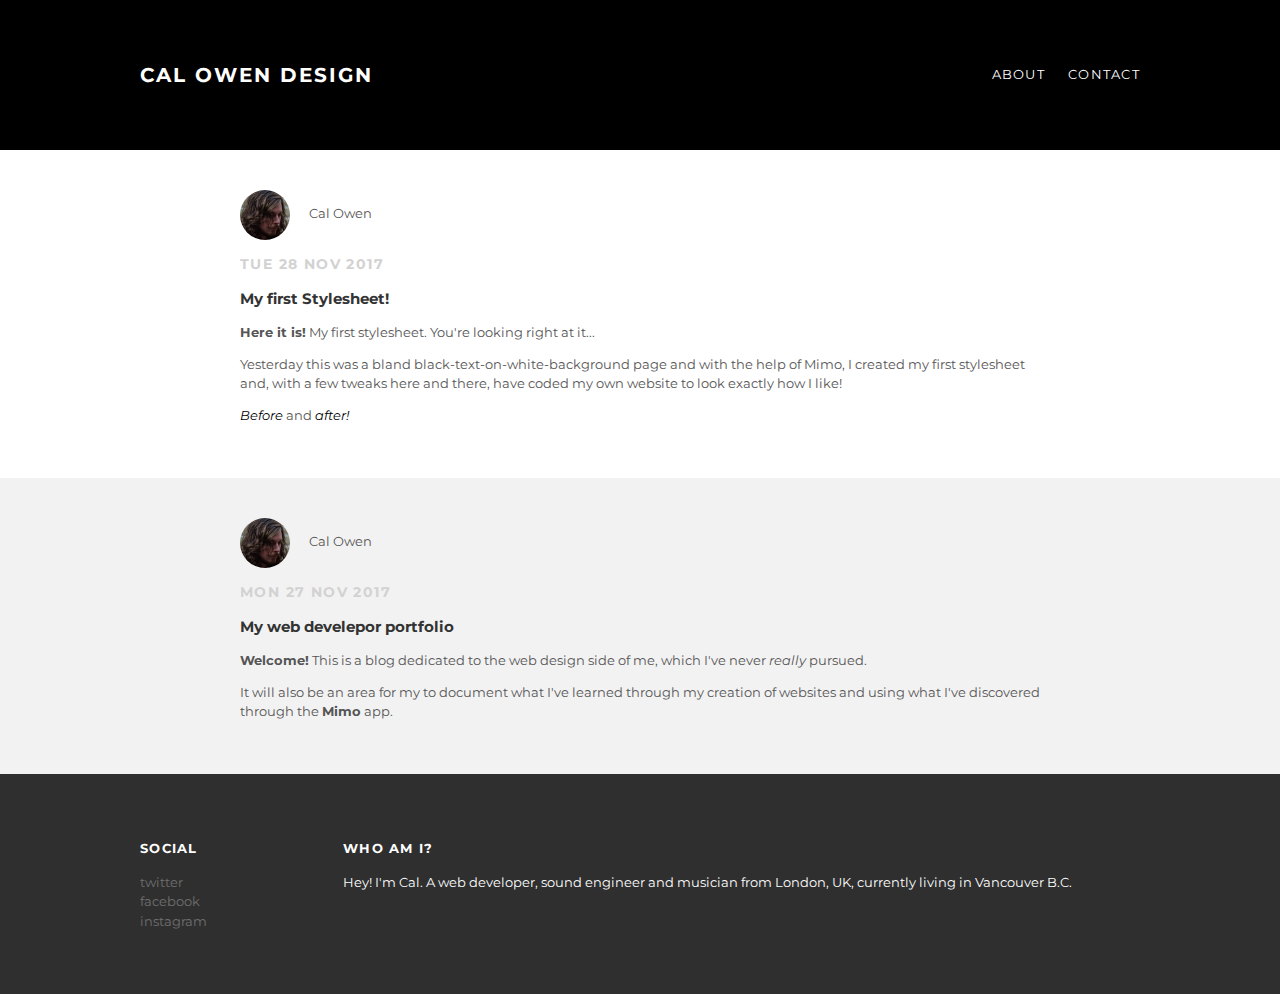
==== index.html @ 2c8d2684 "Add files via upload" ====
<!DOCTYPE html>
<html>
 <head>
   <title>Cal Owen Design - My Portfolio</title>
   <link rel="stylesheet" type="text/css"
   href="style.css">
 </head>
 <body>
   <div id="header">
    <div class="container">
      <a id="header-title" href="index.html">Cal Owen Design</a>
      <ul id="header-nav">
        <li><a href="about.html">About</a></li>
        <li><a href="mailto:calhoun.owen@gmail.com">Contact</a></li>
      </ul>
    </div> <!-- container -->
  </div> <!-- header -->
   <div id="content">
     <div class="post-container">
       <div class="post">
         <div class="post-author">
           <img src="me.jpg">
           <span>Cal Owen</span>
         </div> <!-- post-author -->
         <p class="post-date">Tue 28 Nov 2017</p>
         <h3 class="post-title">My first Stylesheet!</h3>
         <div class="post-content">
           <p><b>Here it is!</b> My first stylesheet. You're looking right at it...</p>
           <p> Yesterday this was a bland black-text-on-white-background page
              and with the help of Mimo, I created my first stylesheet and,
               with a few tweaks here and there, have coded my own website to
               look exactly how I like!</p>
               <p><a href="before.jpg">Before</a> and <a href="after.jpg">
                 after!</a></p>
         </div> <!-- post-content -->
       </div> <!-- post -->
     </div> <!-- container 2 -->
    <div class="post-container">
      <div class="post">
        <div class="post-author">
          <img src="me.jpg">
          <span>Cal Owen</span>
        </div> <!-- post-author -->
        <p class="post-date">Mon 27 Nov 2017</p>
        <h3 class="post-title">My web develepor portfolio</h3>
        <div class="post-content">
          <p><b>Welcome!</b> This is a blog dedicated to the web design side of
            me, which I've never <i>really</i> pursued.</p>
          <p>It will also be an area for my to document what I've learned through
                my creation of websites and using what I've discovered through
                the <b>Mimo</b> app.</p>
        </div> <!-- post-content -->
      </div> <!-- post -->
    </div> <!-- container 1 -->
  </div> <!-- content -->
   <div id="footer">
    <div class="container">
      <div class="column">
        <h4>Social</h4>
        <p>
          <a href="https://twitter.com/calowenmusic">twitter</a>
          <br>
          <a href="https://www.facebook.com/calowenmusic/">facebook</a>
          <br>
          <a href="https://www.instagram.com/calowenmusic/">instagram</a>
        </p>
      </div> <!-- column 1 -->
      <div class="column">
        <h4>Who Am I?</h4>
        <p>Hey! I'm Cal. A web developer, sound engineer and musician from London,
           UK, currently living in Vancouver B.C.</p>
      </div> <!-- column 2 -->
    </div> <!-- container -->
  </div> <!-- footer -->
 </body>
</html>
---- style.css ----
@import url(http://fonts.googleapis.com/css?family=Montserrat:400,700);


body {
  color: #555;
  margin: 0;
  font-family: 'Montserrat', sans-serif;
  font-size: 0.8em;
}
#header {
  background-color: #000000;
  height: 150px;
  line-height: 150px;
}
#header a {
  color: white;
  text-decoration: none;
  text-transform: uppercase;
  letter-spacing: 0.1em;
}
#header a:hover {
  color: #222;
}
#header-title {
  display: block;
  float: left;
  font-size: 20px;
  font-weight: bold;
}
#header-nav {
  display: block;
  float: right;
  margin-top: 0;
}
#header-nav li {
  display: inline;
  padding-left: 20px;
}
.container {
  max-width: 1000px;
  margin: 0 auto;
}


.post, .about {
  max-width: 800px;
  margin: 0 auto;
  padding: 40px 0;
}
.post-author img {
  width: 50px;
  height: 50px;
  vertical-align: middle;
}
.post-content a {
  font-style: italic;
  color: #000000;
}
.about-author img {
  width: 180px;
  height: 180px;
  vertical-align: middle;
}
.post-author img,
.about-author img {
  border-radius: 50%;
}
.post-author span {
  margin-left: 16px;
}
.post-date {
  color: #D2D2D2;

  font-size: 14px;
  font-weight: bold;
  text-transform: uppercase;
  letter-spacing: 0.1em;
}
.post-container:nth-child(even) {
  background-color: #f2f2f2;
}
h1, h2, h3, h4 {
  color: #333;
}
p {
  line-height: 1.5;
}


#footer {
  background-color: #2f2f2f;
  padding: 50px 0;
}
.column {
  min-width: 200px;
  display:inline-block;
  vertical-align: top;
}
#footer h4 {
  color: white;
  text-transform: uppercase;
  letter-spacing: 0.1em;
}
#footer p {
  color: white;
}
a {
  color: #6f6f6f;
  text-decoration: none;
}
a:hover {
  color: #F6A523;
}
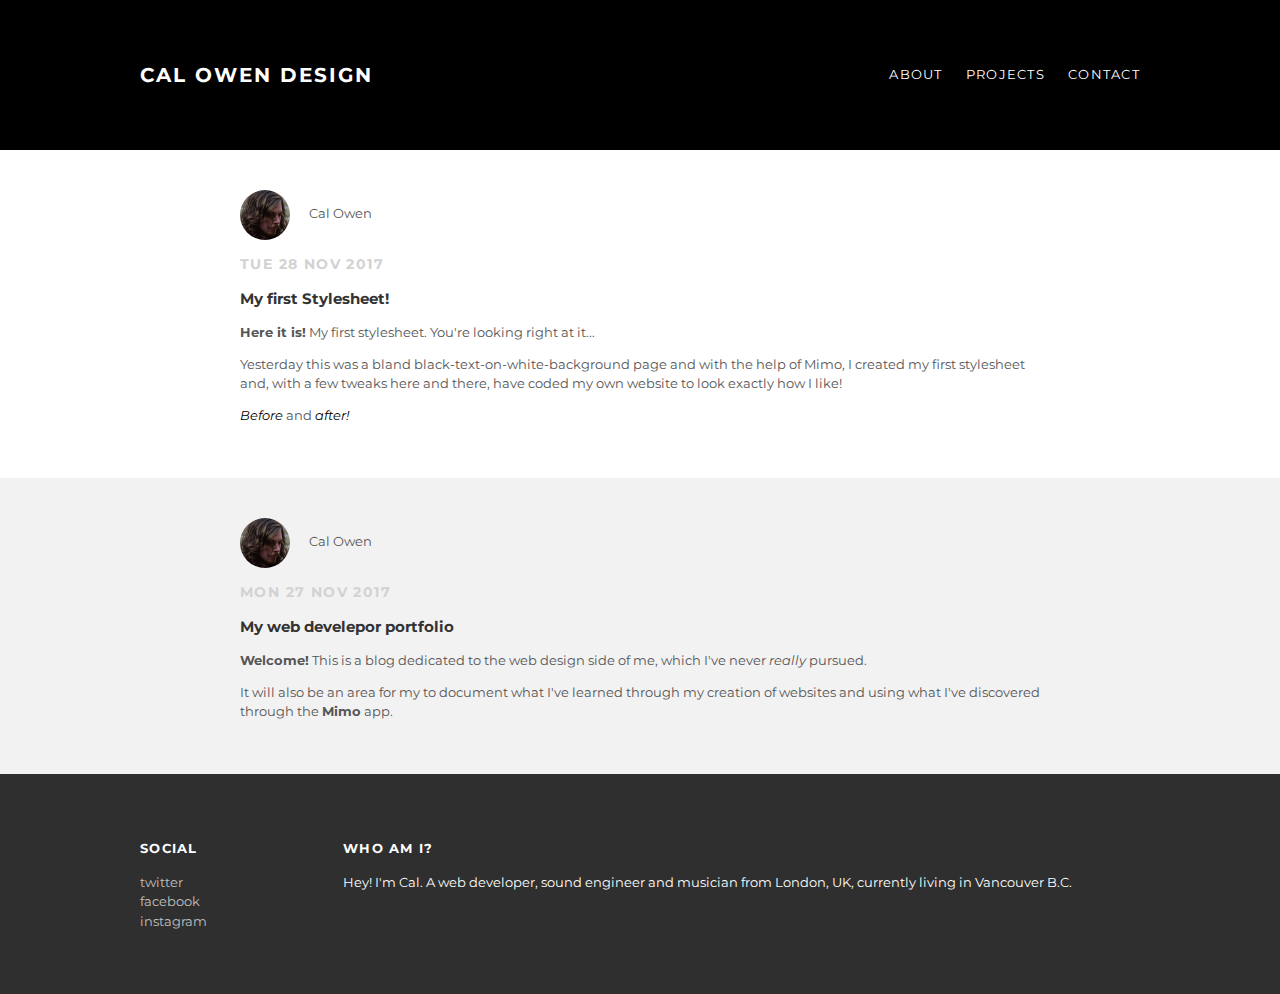
==== commit b29a2061: "Add files via upload" ====
--- a/index.html
+++ b/index.html
@@ -11,6 +11,7 @@
       <a id="header-title" href="index.html">Cal Owen Design</a>
       <ul id="header-nav">
         <li><a href="about.html">About</a></li>
+        <li><a href="projects.html">Projects</a></li>
         <li><a href="mailto:calhoun.owen@gmail.com">Contact</a></li>
       </ul>
     </div> <!-- container -->
--- a/style.css
+++ b/style.css
@@ -19,7 +19,7 @@
   letter-spacing: 0.1em;
 }
 #header a:hover {
-  color: #222;
+  color: #c0c0c0;
 }
 #header-title {
   display: block;
@@ -85,7 +85,18 @@
 p {
   line-height: 1.5;
 }
-
+.projects-title {
+  text-align:center;
+  font-size: 20px;
+  text-transform: uppercase;
+  text
+}
+.projects-content img {
+  max-width: 30%;
+  vertical-align: middle;
+  margin-right: 30px;
+  margin-bottom: 30px
+}
 
 #footer {
   background-color: #2f2f2f;
@@ -105,9 +116,9 @@
   color: white;
 }
 a {
-  color: #6f6f6f;
+  color: #c0c0c0;
   text-decoration: none;
 }
 a:hover {
-  color: #F6A523;
+  color: #ffffff;
 }
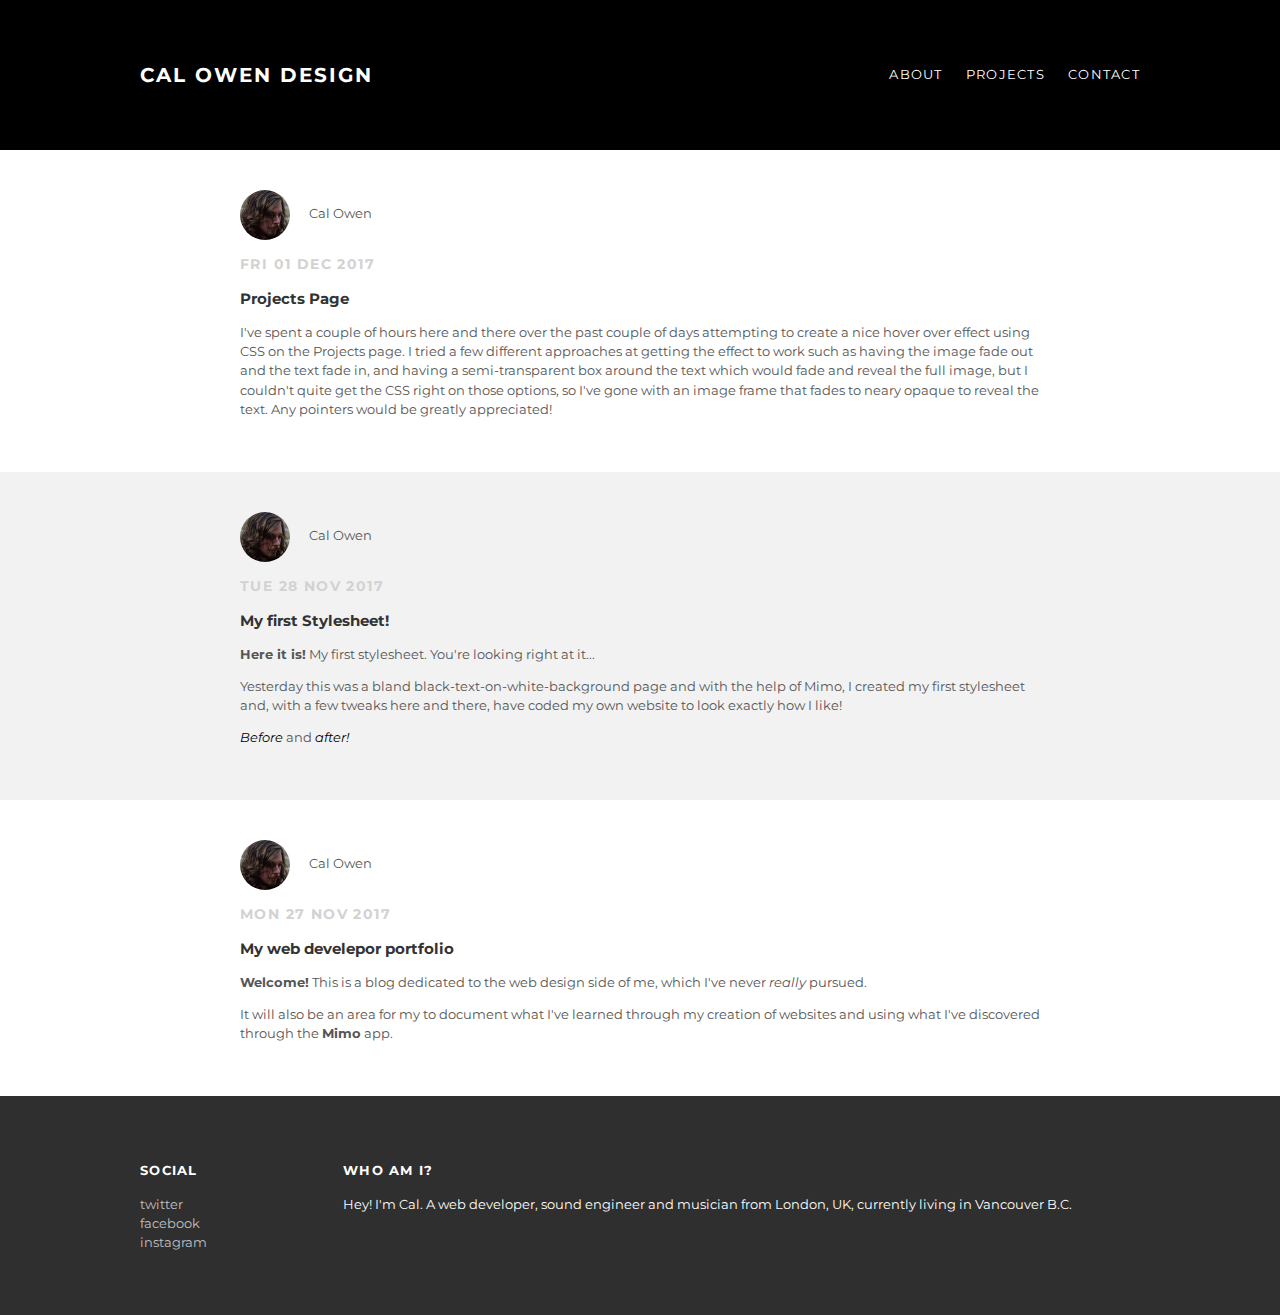
==== commit dcc34880: "Add files via upload" ====
--- a/index.html
+++ b/index.html
@@ -17,6 +17,26 @@
     </div> <!-- container -->
   </div> <!-- header -->
    <div id="content">
+     <div class="post-container">
+       <div class="post">
+         <div class="post-author">
+           <img src="me.jpg">
+           <span>Cal Owen</span>
+         </div> <!-- post-author -->
+         <p class="post-date">Fri 01 Dec 2017</p>
+         <h3 class="post-title">Projects Page</h3>
+         <div class="post-content">
+           <p>I've spent a couple of hours here and there over the past couple
+           of days attempting to create a nice hover over effect using CSS on
+         the Projects page. I tried a few different approaches at getting the
+      effect to work such as having the image fade out and the text fade in,
+     and having a semi-transparent box around the text which would fade and
+    reveal the full image, but I couldn't quite get the CSS right on those
+   options, so I've gone with an image frame that fades to neary opaque
+  to reveal the text. Any pointers would be greatly appreciated!</p>
+         </div> <!-- post-content -->
+       </div> <!-- post -->
+     </div> <!-- container 3 -->
      <div class="post-container">
        <div class="post">
          <div class="post-author">
--- a/style.css
+++ b/style.css
@@ -89,14 +89,40 @@
   text-align:center;
   font-size: 20px;
   text-transform: uppercase;
-  text
 }
-.projects-content img {
-  max-width: 30%;
-  vertical-align: middle;
-  margin-right: 30px;
-  margin-bottom: 30px
+.portfolioImage {
+  width: 300px;
+  height: 200px;
+  margin: 10px;
+  position:relative;
+  display: inline-block;
 }
+.imagetext {
+  position: absolute;
+  padding-top: 30%;
+  padding-left: 20px;
+  text-align:center;
+  font-size: 26px;
+  font-weight: bolder;
+}
+.image_frame {
+  width: 300px;
+  height: 200px;
+  -webkit-transition: all .5s ease-in-out;
+  -moz-transition: all .5s ease-in-out;
+  -o-transition: all .5s ease-in-out;
+  -ms-transition: all .5s ease-in-out;
+  transition: all .5s ease-in-out;
+  position: absolute;
+  z-index: 2;
+  opacity: 1;
+}
+.image_frame img {
+  width: 300px;
+  height: 200px;
+}
+.image_frame:hover { opacity:0.1; }
+
 
 #footer {
   background-color: #2f2f2f;
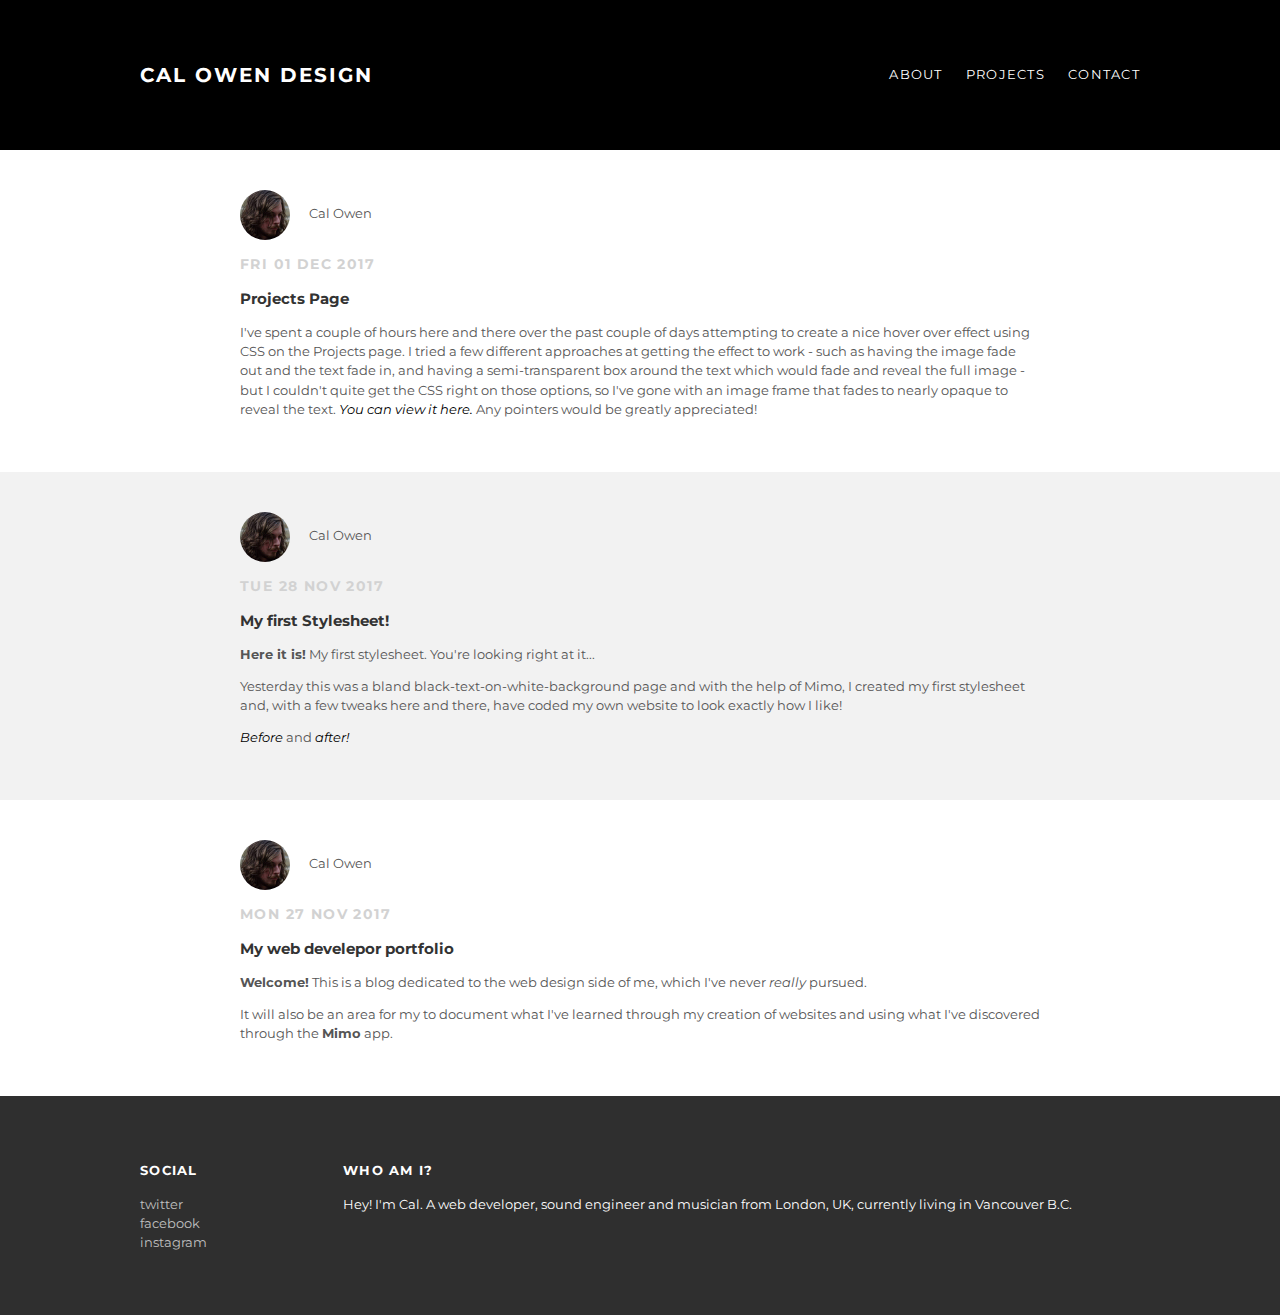
==== commit 17a22586: "Add files via upload" ====
--- a/index.html
+++ b/index.html
@@ -29,11 +29,12 @@
            <p>I've spent a couple of hours here and there over the past couple
            of days attempting to create a nice hover over effect using CSS on
          the Projects page. I tried a few different approaches at getting the
-      effect to work such as having the image fade out and the text fade in,
+      effect to work - such as having the image fade out and the text fade in,
      and having a semi-transparent box around the text which would fade and
-    reveal the full image, but I couldn't quite get the CSS right on those
-   options, so I've gone with an image frame that fades to neary opaque
-  to reveal the text. Any pointers would be greatly appreciated!</p>
+    reveal the full image - but I couldn't quite get the CSS right on those
+   options, so I've gone with an image frame that fades to nearly opaque
+  to reveal the text. <a href="projects.html">You can view it here.</a>
+   Any pointers would be greatly appreciated!</p>
          </div> <!-- post-content -->
        </div> <!-- post -->
      </div> <!-- container 3 -->
